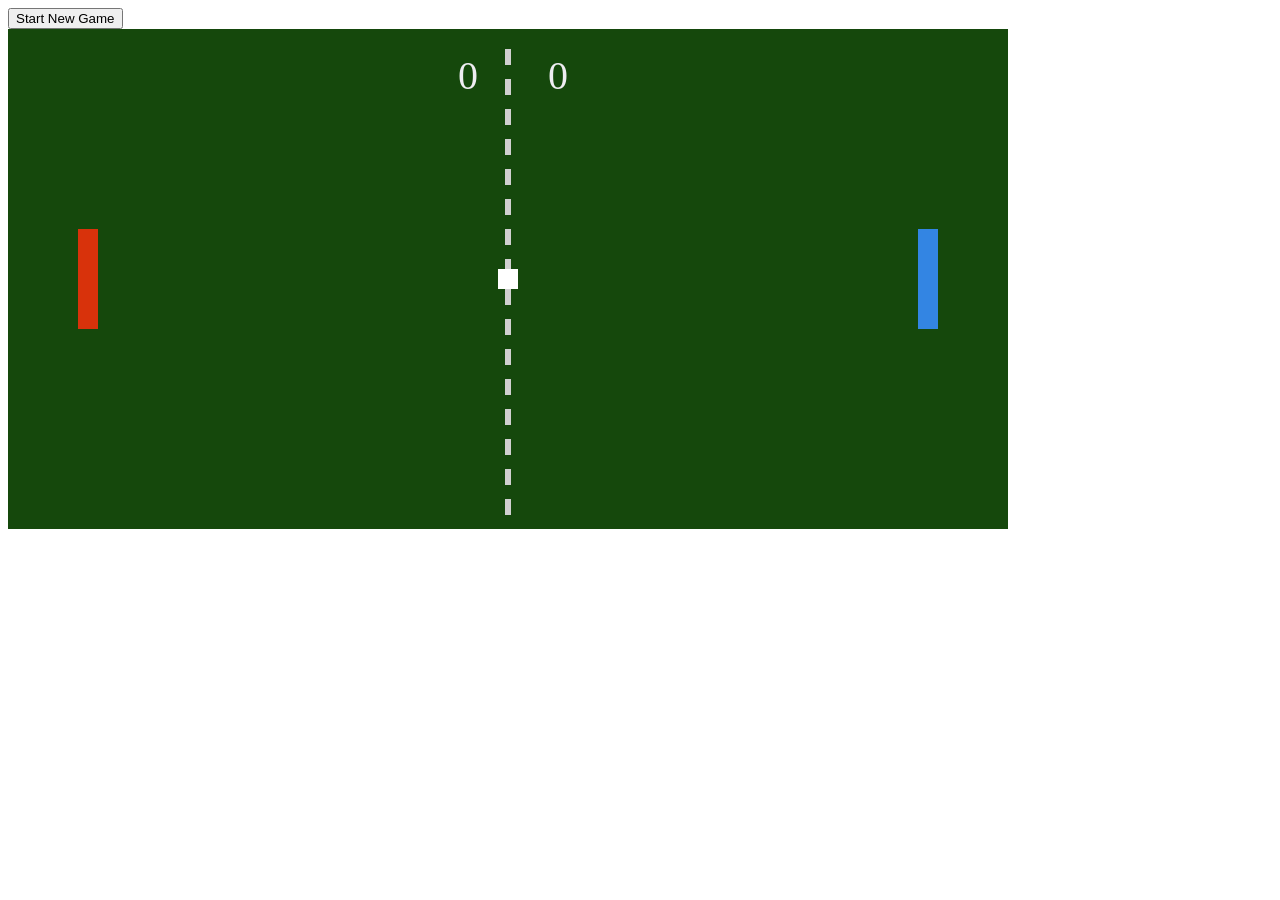
==== tennis_index.html @ 7a6ad78d "First commit" ====
<!DOCTYPE html5>
<html lang="en">
<head>
  <meta charset="UTF-8">
  <title>Tennis Game in JavaScript</title>
  
  <link rel="stylesheet" type="text/css" src="style.css">
  
</head>
<body>
   <div class="banner">
      <input type="submit" class="button1" value="Start New Game" align="right" onClick="document.location.reload(true)">
      
   </div>
  <canvas>  </canvas>       
  
  <script src="jquery-3.3.1.min.js"></script>
  <script type="text/javascript">
     const canvas = document.querySelector('canvas');
     const ctx = canvas.getContext('2d');
    
     canvas.width = 1000;
     canvas.height = 500;
     
     const cw = canvas.width;
     const ch = canvas.height;
     
     const ballSize = 20; 
     let ballX = cw/2-ballSize/2; //490 to 510px
     let ballY = ch/2-ballSize/2; //  240 to 260px
     
     //paddles
     const paddleHeight=100;
     const paddleWidth=20;
     
     // X doesn't change for player
     const playerX = 70;
     const aiX = 910;
     
     let playerY = 200;
     let aiY = 200;
     
     const lineWidth = 6;
     const lineHeight = 16;
     
     let ballSpeedX = 3;
     let ballSpeedY = 3;
     
     let scoreP = 0;
     let scoreAi = 0; 
     
     let pause = true;
     
     
     const ballHit = new Audio("ball_hit.wav");
     const point = new Audio("point.wav");
     const bounceBorder = new Audio("bounceBorder.flac");
     bounceBorder.volume = 0.2;
     
     function player(){
        //our paddle
        ctx.fillStyle='#d8320b';
        ctx.fillRect(playerX,playerY,paddleWidth,paddleHeight);
              
     }
     
     function ai(){
        //oponent paddle
        ctx.fillStyle='#3385e3';
        ctx.fillRect(aiX,aiY,paddleWidth,paddleHeight);
     }
     
     function ball(){
        ctx.fillStyle="#fff";
        ctx.fillRect(ballX,ballY,ballSize,ballSize);
        
        ballX += ballSpeedX;
        ballY += ballSpeedY;
        
        //checking if ball is within table
        if(ballY  <= 0 || ballY + ballSize >= ch ){
           ballSpeedY = -ballSpeedY;
           bounceBorder.play();
           speedUp();
           
        }
        
        if(ballX <= 0 || ballX + ballSize >= cw){
           ballSpeedX = -ballSpeedX;
           speedUp();
           
        }
     }
     
     function table(){
        
        ctx.fillStyle = '#15480c';
        ctx.fillRect(0,0,cw,ch);   
        //middle line
        for(let linePosition = 20; linePosition < ch;linePosition += 30){
           ctx.fillStyle = "#d0d0d0";
           ctx.fillRect(cw/2-lineWidth/2,linePosition,lineWidth,lineHeight);
        }
        
     }
     
     topCanvas = canvas.offsetTop; 
     //console.log(topCanvas)
      
     function playerPosition(e){
       // console.log("pozycja myszy to " + (e.clientY - topCanvas))
       playerY = e.clientY - topCanvas - paddleHeight/2; 
        //when paddle tries to go out of table
        if(playerY < 0){
           playerY = 0;
        }
        else if(playerY > ch-paddleHeight)
        {
           playerY = ch - paddleHeight;
        }
        
        //temporary we set movement of player same as oponent
        // aiY = playerY;
     }
     
     function speedUp(){
       
        //speed X
        if(ballSpeedX > 0 && ballSpeedX < 20){
           ballSpeedX += 0.25;
           
        } 
        else if (ballSpeedX < 0 && ballSpeedX > -20)
        {
           ballSpeedX -= 0.25;
           
        }  
        //console.log("speedX = "+ballSpeedX);
        
        //speed Y   
        if(ballSpeedY > 0 && ballSpeedY < 20){
           ballSpeedY += 0.5;
           
        } 
        else if (ballSpeedY < 0 && ballSpeedY > -20)
        {
           ballSpeedY -= 0.5;
          
        }  
        //console.log("speedY = "+ballSpeedY);
        
     }
     
     //ARTIFICIAL INTELIGENCE
     function aiPosition(){
        
        var middlePaddle = aiY + paddleHeight/2;
        var middleBall = ballY + ballSize/2;
        //we divide half of ai for sections depens how far ball is from ai paddle 
        
        if(ballX > 500){
           if(middlePaddle - middleBall > 200){
              //console.log("> +200");
              aiY -= 25;
           }
           else if(middlePaddle - middleBall > 50){
              //console.log("od +50 do 200");
              aiY -= 15;
           }
           else if(middlePaddle - middleBall < -200){
               //console.log("< -200");      
              aiY += 25;
           }
           else if(middlePaddle - middleBall < -50){
              //console.log("od -50 do -200");      
              aiY += 15;
           }
        }
        else if(ballX <= 500 && ballX > 150){
           if(middlePaddle - middleBall > 100){
              aiY -= 3;
           }
           else if(middlePaddle - middleBall < -100){
              aiY += 3;
           }
        }
     }
     //ball bouncing from paddle
     function bounceBall(){
          
        
        //bounce with 45 degrees
        if((ballX < playerX + paddleWidth) && (ballY >= playerY && ballY <= playerY + paddleHeight)){
           ballSpeedX = -ballSpeedX;
           ballHit.play();
        } 
        
        if((ballX > aiX - paddleWidth) && (ballY >= aiY && ballY <= aiY + paddleHeight)){
           ballSpeedX = -ballSpeedX;
           ballHit.play();
        }
        
     }
     
     function displayScore() {
        
        if (ballX <= 60){
           
           scoreAi += 1;
           pause = true;
           point.play()
           //console.log("point player");
           
        } 
        else if (ballX + ballSize >= cw -60){
           
           scoreP += 1;
          // console.log("point ai");
           pause = true;
           point.play()

        }
        
        ctx.font = '40px Verdana';
        ctx.fillStyle = '#eeedf2';
        ctx.textAlign = 'right';
        ctx.fillText(scoreP, cw/2-30, 60);
        ctx.fillText(scoreAi, cw/2+60, 60);
         
     //End of game
        if(scoreAi >= 2) {
           ctx.fillStyle = '#179ad4';
           ctx.textAlign = 'left';
           ctx.fillText("Your oponent won!", cw/2+20, 260);
           ballInit()
          
           //startGame()
           
        } 
        else if(scoreP >= 2){
           ctx.fillStyle = '#e0341e';
           ctx.textAlign = 'right';
          ctx.fillText("You win!", cw/2-100, 260);
           ballInit()
           // startGame()  
          
        }
        
     }
     
     
     
     function flag(){
        pause = false;
     }
     function ballInit(){
        
        ballX = cw/2 - ballSize/2;
        ballY = ch/2 - ballSize/2;
        canvas.addEventListener("click",flag)
        ballSpeedX = 4;
        ballSpeedY = 4;
     }
     function startGame(){
        
        scoreAi = 0;
        scoreP = 0;
        ctx.fillText(scoreP, cw/2-30, 60);
        ctx.fillText(scoreAi, cw/2+60, 60);
        ctx.fillText("", cw/2+60, 260);   
        ctx.fillText("", cw/2-200, 260);
        ballInit()
     }
     
     canvas.addEventListener("mousemove",playerPosition)
     
     function game(){
        
        if (!pause){
           
           table()
           ball()
           player()
           ai()
           aiPosition()
           bounceBall()
           displayScore()                    
        } 
        else{
           
           table()
           ball()
           player()
           ai()
           ballInit()
           displayScore()
           
        } 
           
     }
     
     
     setInterval(game,1000/60)
  </script>     
</body>
</html>
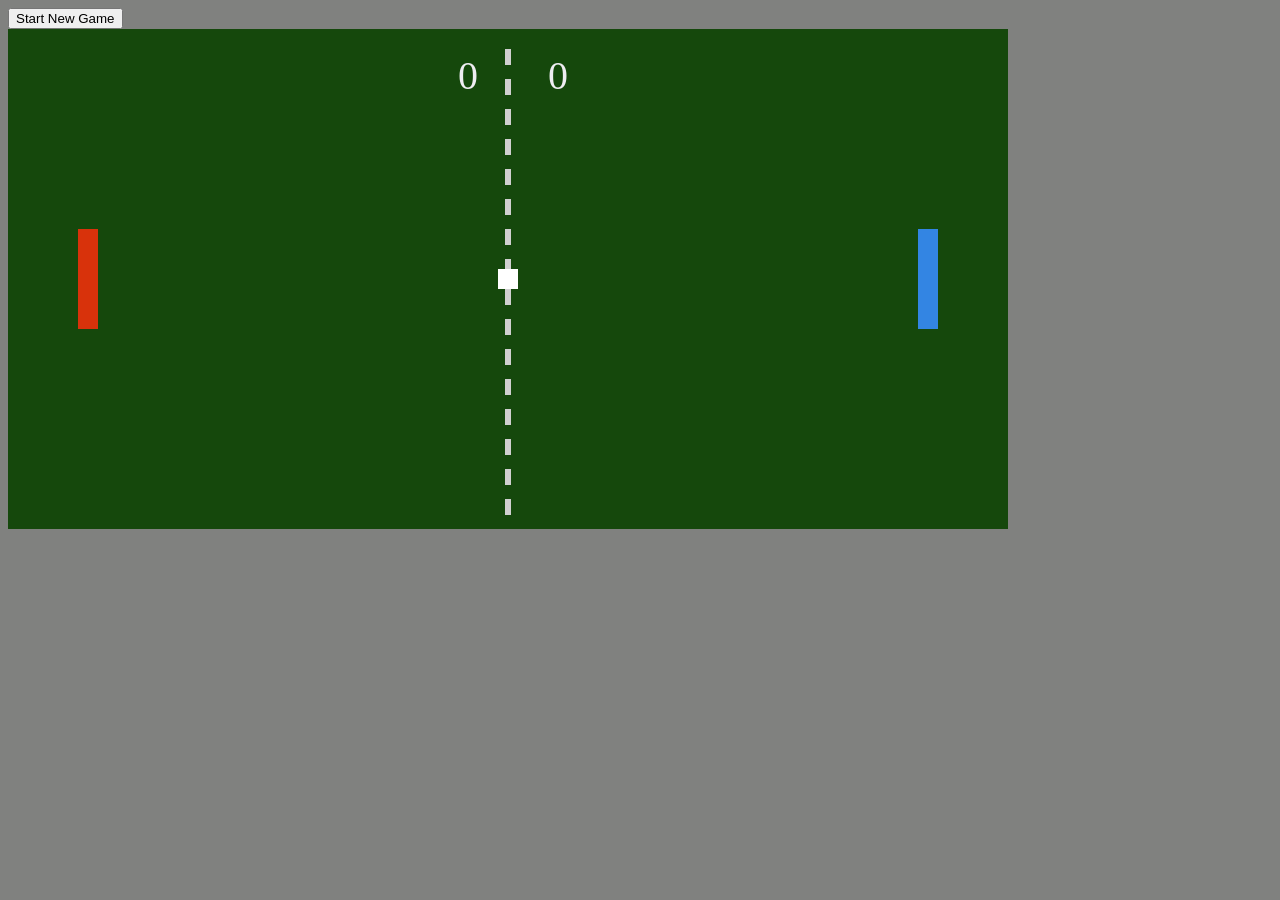
==== commit 4d1b7140: "Set ball speed. Change final score up 11 points" ====
--- a/tennis_index.html
+++ b/tennis_index.html
@@ -1,306 +1,276 @@
 <!DOCTYPE html5>
 <html lang="en">
-<head>
-  <meta charset="UTF-8">
-  <title>Tennis Game in JavaScript</title>
-  
-  <link rel="stylesheet" type="text/css" src="style.css">
-  
-</head>
-<body>
-   <div class="banner">
-      <input type="submit" class="button1" value="Start New Game" align="right" onClick="document.location.reload(true)">
-      
-   </div>
-  <canvas>  </canvas>       
-  
-  <script src="jquery-3.3.1.min.js"></script>
-  <script type="text/javascript">
-     const canvas = document.querySelector('canvas');
-     const ctx = canvas.getContext('2d');
-    
-     canvas.width = 1000;
-     canvas.height = 500;
-     
-     const cw = canvas.width;
-     const ch = canvas.height;
-     
-     const ballSize = 20; 
-     let ballX = cw/2-ballSize/2; //490 to 510px
-     let ballY = ch/2-ballSize/2; //  240 to 260px
-     
-     //paddles
-     const paddleHeight=100;
-     const paddleWidth=20;
-     
-     // X doesn't change for player
-     const playerX = 70;
-     const aiX = 910;
-     
-     let playerY = 200;
-     let aiY = 200;
-     
-     const lineWidth = 6;
-     const lineHeight = 16;
-     
-     let ballSpeedX = 3;
-     let ballSpeedY = 3;
-     
-     let scoreP = 0;
-     let scoreAi = 0; 
-     
-     let pause = true;
-     
-     
-     const ballHit = new Audio("ball_hit.wav");
-     const point = new Audio("point.wav");
-     const bounceBorder = new Audio("bounceBorder.flac");
-     bounceBorder.volume = 0.2;
-     
-     function player(){
+  <head>
+    <meta charset="UTF-8" />
+    <title>Tennis Game in JavaScript</title>
+    <style>
+      body {
+        background-color: rgb(128, 129, 127);
+      }
+    </style>
+  </head>
+  <body>
+    <div class="banner">
+      <input
+        type="submit"
+        class="button1"
+        value="Start New Game"
+        text-align="right"
+        onClick="document.location.reload(true)"
+      />
+    </div>
+    <canvas> </canvas>
+
+    <script src="jquery-3.3.1.min.js"></script>
+    <script type="text/javascript">
+      const canvas = document.querySelector("canvas");
+      const ctx = canvas.getContext("2d");
+
+      canvas.width = 1000;
+      canvas.height = 500;
+
+      const cw = canvas.width;
+      const ch = canvas.height;
+
+      const ballSize = 20;
+      let ballX = cw / 2 - ballSize / 2; //490 to 510px
+      let ballY = ch / 2 - ballSize / 2; //  240 to 260px
+
+      //paddles
+      const paddleHeight = 100;
+      const paddleWidth = 20;
+
+      // X doesn't change for player
+      const playerX = 70;
+      const aiX = 910;
+
+      let playerY = 200;
+      let aiY = 200;
+
+      const lineWidth = 6;
+      const lineHeight = 16;
+
+      let ballSpeedX = 3;
+      let ballSpeedY = 3;
+
+      let scoreP = 0;
+      let scoreAi = 0;
+
+      let pause = true;
+
+      const ballHit = new Audio("ball_hit.wav");
+      const point = new Audio("point.wav");
+      const bounceBorder = new Audio("bounceBorder.flac");
+      bounceBorder.volume = 0.2;
+
+      function player() {
         //our paddle
-        ctx.fillStyle='#d8320b';
-        ctx.fillRect(playerX,playerY,paddleWidth,paddleHeight);
-              
-     }
-     
-     function ai(){
+        ctx.fillStyle = "#d8320b";
+        ctx.fillRect(playerX, playerY, paddleWidth, paddleHeight);
+      }
+
+      function ai() {
         //oponent paddle
-        ctx.fillStyle='#3385e3';
-        ctx.fillRect(aiX,aiY,paddleWidth,paddleHeight);
-     }
-     
-     function ball(){
-        ctx.fillStyle="#fff";
-        ctx.fillRect(ballX,ballY,ballSize,ballSize);
-        
+        ctx.fillStyle = "#3385e3";
+        ctx.fillRect(aiX, aiY, paddleWidth, paddleHeight);
+      }
+
+      function ball() {
+        ctx.fillStyle = "#fff";
+        ctx.fillRect(ballX, ballY, ballSize, ballSize);
+
         ballX += ballSpeedX;
         ballY += ballSpeedY;
-        
+
         //checking if ball is within table
-        if(ballY  <= 0 || ballY + ballSize >= ch ){
-           ballSpeedY = -ballSpeedY;
-           bounceBorder.play();
-           speedUp();
-           
-        }
-        
-        if(ballX <= 0 || ballX + ballSize >= cw){
-           ballSpeedX = -ballSpeedX;
-           speedUp();
-           
-        }
-     }
-     
-     function table(){
-        
-        ctx.fillStyle = '#15480c';
-        ctx.fillRect(0,0,cw,ch);   
+        if (ballY <= 0 || ballY + ballSize >= ch) {
+          ballSpeedY = -ballSpeedY;
+          bounceBorder.play();
+          speedUp();
+        }
+
+        if (ballX <= 0 || ballX + ballSize >= cw) {
+          ballSpeedX = -ballSpeedX;
+          speedUp();
+        }
+      }
+
+      function table() {
+        ctx.fillStyle = "#15480c";
+        ctx.fillRect(0, 0, cw, ch);
         //middle line
-        for(let linePosition = 20; linePosition < ch;linePosition += 30){
-           ctx.fillStyle = "#d0d0d0";
-           ctx.fillRect(cw/2-lineWidth/2,linePosition,lineWidth,lineHeight);
-        }
-        
-     }
-     
-     topCanvas = canvas.offsetTop; 
-     //console.log(topCanvas)
-      
-     function playerPosition(e){
-       // console.log("pozycja myszy to " + (e.clientY - topCanvas))
-       playerY = e.clientY - topCanvas - paddleHeight/2; 
+        for (let linePosition = 20; linePosition < ch; linePosition += 30) {
+          ctx.fillStyle = "#d0d0d0";
+          ctx.fillRect(
+            cw / 2 - lineWidth / 2,
+            linePosition,
+            lineWidth,
+            lineHeight
+          );
+        }
+      }
+
+      topCanvas = canvas.offsetTop;
+      //console.log(topCanvas)
+
+      function playerPosition(e) {
+        // console.log("pozycja myszy to " + (e.clientY - topCanvas))
+        playerY = e.clientY - topCanvas - paddleHeight / 2;
         //when paddle tries to go out of table
-        if(playerY < 0){
-           playerY = 0;
-        }
-        else if(playerY > ch-paddleHeight)
-        {
-           playerY = ch - paddleHeight;
-        }
-        
+        if (playerY < 0) {
+          playerY = 0;
+        } else if (playerY > ch - paddleHeight) {
+          playerY = ch - paddleHeight;
+        }
+
         //temporary we set movement of player same as oponent
         // aiY = playerY;
-     }
-     
-     function speedUp(){
-       
+      }
+
+      function speedUp() {
         //speed X
-        if(ballSpeedX > 0 && ballSpeedX < 20){
-           ballSpeedX += 0.25;
-           
-        } 
-        else if (ballSpeedX < 0 && ballSpeedX > -20)
-        {
-           ballSpeedX -= 0.25;
-           
-        }  
+        if (ballSpeedX > 0 && ballSpeedX < 20) {
+          ballSpeedX += 0.25;
+        } else if (ballSpeedX < 0 && ballSpeedX > -20) {
+          ballSpeedX -= 0.25;
+        }
         //console.log("speedX = "+ballSpeedX);
-        
-        //speed Y   
-        if(ballSpeedY > 0 && ballSpeedY < 20){
-           ballSpeedY += 0.5;
-           
-        } 
-        else if (ballSpeedY < 0 && ballSpeedY > -20)
-        {
-           ballSpeedY -= 0.5;
-          
-        }  
+
+        //speed Y
+        if (ballSpeedY > 0 && ballSpeedY < 20) {
+          ballSpeedY += 0.5;
+        } else if (ballSpeedY < 0 && ballSpeedY > -20) {
+          ballSpeedY -= 0.5;
+        }
         //console.log("speedY = "+ballSpeedY);
-        
-     }
-     
-     //ARTIFICIAL INTELIGENCE
-     function aiPosition(){
-        
-        var middlePaddle = aiY + paddleHeight/2;
-        var middleBall = ballY + ballSize/2;
-        //we divide half of ai for sections depens how far ball is from ai paddle 
-        
-        if(ballX > 500){
-           if(middlePaddle - middleBall > 200){
-              //console.log("> +200");
-              aiY -= 25;
-           }
-           else if(middlePaddle - middleBall > 50){
-              //console.log("od +50 do 200");
-              aiY -= 15;
-           }
-           else if(middlePaddle - middleBall < -200){
-               //console.log("< -200");      
-              aiY += 25;
-           }
-           else if(middlePaddle - middleBall < -50){
-              //console.log("od -50 do -200");      
-              aiY += 15;
-           }
-        }
-        else if(ballX <= 500 && ballX > 150){
-           if(middlePaddle - middleBall > 100){
-              aiY -= 3;
-           }
-           else if(middlePaddle - middleBall < -100){
-              aiY += 3;
-           }
-        }
-     }
-     //ball bouncing from paddle
-     function bounceBall(){
-          
-        
+      }
+
+      //ARTIFICIAL INTELIGENCE
+      function aiPosition() {
+        var middlePaddle = aiY + paddleHeight / 2;
+        var middleBall = ballY + ballSize / 2;
+        //we divide half of ai for sections depens how far ball is from ai paddle
+
+        if (ballX > 500) {
+          if (middlePaddle - middleBall > 200) {
+            //console.log("> +200");
+            aiY -= 25;
+          } else if (middlePaddle - middleBall > 50) {
+            //console.log("od +50 do 200");
+            aiY -= 15;
+          } else if (middlePaddle - middleBall < -200) {
+            //console.log("< -200");
+            aiY += 25;
+          } else if (middlePaddle - middleBall < -50) {
+            //console.log("od -50 do -200");
+            aiY += 15;
+          }
+        } else if (ballX <= 500 && ballX > 150) {
+          if (middlePaddle - middleBall > 100) {
+            aiY -= 3;
+          } else if (middlePaddle - middleBall < -100) {
+            aiY += 3;
+          }
+        }
+      }
+      //ball bouncing from paddle
+      function bounceBall() {
         //bounce with 45 degrees
-        if((ballX < playerX + paddleWidth) && (ballY >= playerY && ballY <= playerY + paddleHeight)){
-           ballSpeedX = -ballSpeedX;
-           ballHit.play();
-        } 
-        
-        if((ballX > aiX - paddleWidth) && (ballY >= aiY && ballY <= aiY + paddleHeight)){
-           ballSpeedX = -ballSpeedX;
-           ballHit.play();
-        }
-        
-     }
-     
-     function displayScore() {
-        
-        if (ballX <= 60){
-           
-           scoreAi += 1;
-           pause = true;
-           point.play()
-           //console.log("point player");
-           
-        } 
-        else if (ballX + ballSize >= cw -60){
-           
-           scoreP += 1;
+        if (
+          ballX < playerX + paddleWidth &&
+          (ballY >= playerY && ballY <= playerY + paddleHeight)
+        ) {
+          ballSpeedX = -ballSpeedX;
+          ballHit.play();
+        }
+
+        if (
+          ballX > aiX - paddleWidth &&
+          (ballY >= aiY && ballY <= aiY + paddleHeight)
+        ) {
+          ballSpeedX = -ballSpeedX;
+          ballHit.play();
+        }
+      }
+
+      function displayScore() {
+        if (ballX <= 60) {
+          scoreAi += 1;
+          pause = true;
+          point.play();
+          //console.log("point player");
+        } else if (ballX + ballSize >= cw - 60) {
+          scoreP += 1;
           // console.log("point ai");
-           pause = true;
-           point.play()
-
-        }
-        
-        ctx.font = '40px Verdana';
-        ctx.fillStyle = '#eeedf2';
-        ctx.textAlign = 'right';
-        ctx.fillText(scoreP, cw/2-30, 60);
-        ctx.fillText(scoreAi, cw/2+60, 60);
-         
-     //End of game
-        if(scoreAi >= 2) {
-           ctx.fillStyle = '#179ad4';
-           ctx.textAlign = 'left';
-           ctx.fillText("Your oponent won!", cw/2+20, 260);
-           ballInit()
-          
-           //startGame()
-           
-        } 
-        else if(scoreP >= 2){
-           ctx.fillStyle = '#e0341e';
-           ctx.textAlign = 'right';
-          ctx.fillText("You win!", cw/2-100, 260);
-           ballInit()
-           // startGame()  
-          
-        }
-        
-     }
-     
-     
-     
-     function flag(){
+          pause = true;
+          point.play();
+        }
+
+        ctx.font = "40px Verdana";
+        ctx.fillStyle = "#eeedf2";
+        ctx.textAlign = "right";
+        ctx.fillText(scoreP, cw / 2 - 30, 60);
+        ctx.fillText(scoreAi, cw / 2 + 60, 60);
+
+        //End of game
+        if (scoreAi >= 11) {
+          ctx.fillStyle = "#179ad4";
+          ctx.textAlign = "left";
+          ctx.fillText("Your oponent won!", cw / 2 + 20, 260);
+          ballInit();
+
+          //startGame()
+        } else if (scoreP >= 11) {
+          ctx.fillStyle = "#e0341e";
+          ctx.textAlign = "right";
+          ctx.fillText("You win!", cw / 2 - 100, 260);
+          ballInit();
+          // startGame()
+        }
+      }
+
+      function flag() {
         pause = false;
-     }
-     function ballInit(){
-        
-        ballX = cw/2 - ballSize/2;
-        ballY = ch/2 - ballSize/2;
-        canvas.addEventListener("click",flag)
-        ballSpeedX = 4;
-        ballSpeedY = 4;
-     }
-     function startGame(){
-        
+      }
+      function ballInit() {
+        ballX = cw / 2 - ballSize / 2;
+        ballY = ch / 2 - ballSize / 2;
+        canvas.addEventListener("click", flag);
+        ballSpeedX = 9;
+        ballSpeedY = 9;
+      }
+      function startGame() {
         scoreAi = 0;
         scoreP = 0;
-        ctx.fillText(scoreP, cw/2-30, 60);
-        ctx.fillText(scoreAi, cw/2+60, 60);
-        ctx.fillText("", cw/2+60, 260);   
-        ctx.fillText("", cw/2-200, 260);
-        ballInit()
-     }
-     
-     canvas.addEventListener("mousemove",playerPosition)
-     
-     function game(){
-        
-        if (!pause){
-           
-           table()
-           ball()
-           player()
-           ai()
-           aiPosition()
-           bounceBall()
-           displayScore()                    
-        } 
-        else{
-           
-           table()
-           ball()
-           player()
-           ai()
-           ballInit()
-           displayScore()
-           
-        } 
-           
-     }
-     
-     
-     setInterval(game,1000/60)
-  </script>     
-</body>
+        ctx.fillText(scoreP, cw / 2 - 30, 60);
+        ctx.fillText(scoreAi, cw / 2 + 60, 60);
+        ctx.fillText("", cw / 2 + 60, 260);
+        ctx.fillText("", cw / 2 - 200, 260);
+        ballInit();
+      }
+
+      canvas.addEventListener("mousemove", playerPosition);
+
+      function game() {
+        if (!pause) {
+          table();
+          ball();
+          player();
+          ai();
+          aiPosition();
+          bounceBall();
+          displayScore();
+        } else {
+          table();
+          ball();
+          player();
+          ai();
+          ballInit();
+          displayScore();
+        }
+      }
+
+      setInterval(game, 1000 / 60);
+    </script>
+  </body>
 </html>
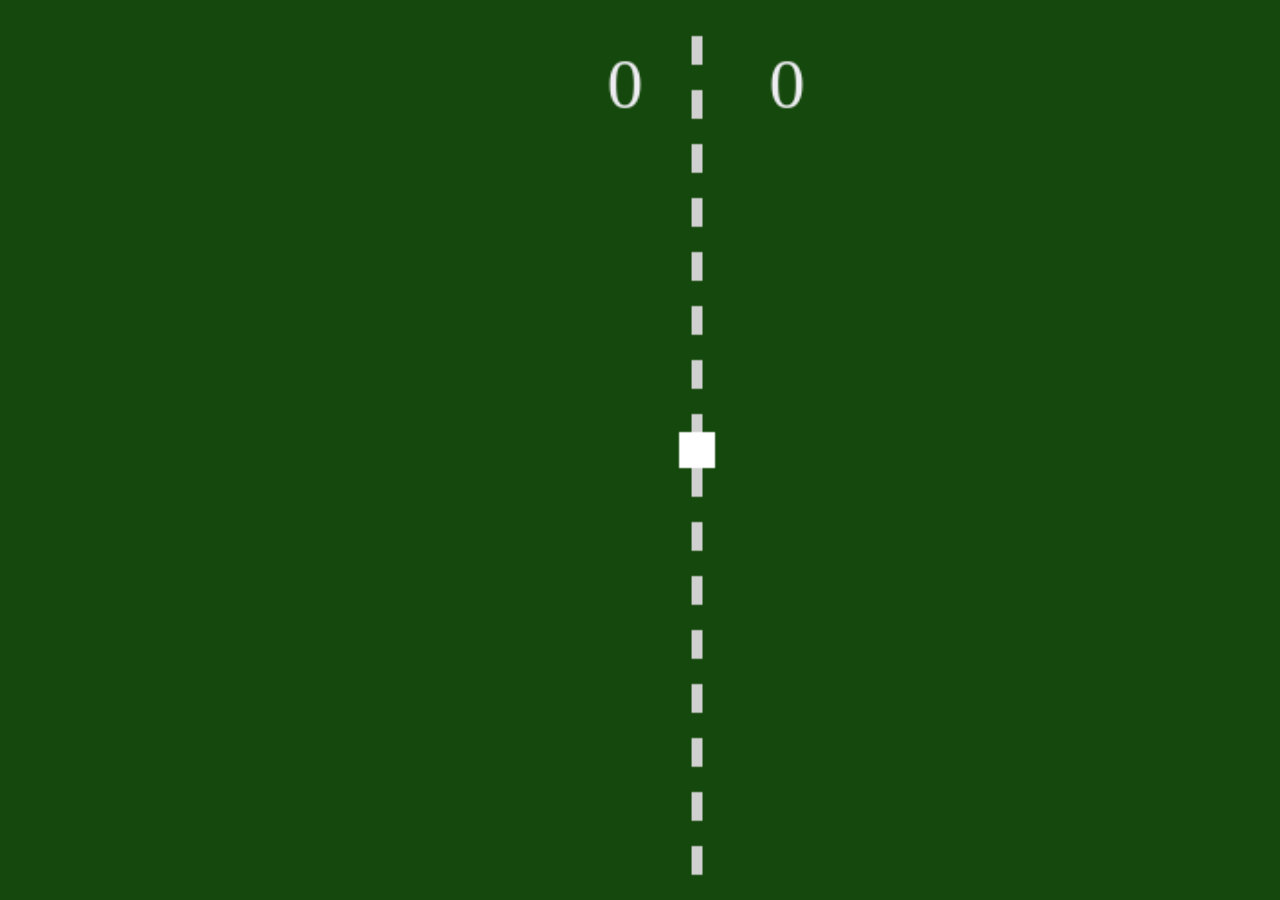
==== commit 0c820b1e: "Change layout" ====
--- a/tennis_index.html
+++ b/tennis_index.html
@@ -5,6 +5,12 @@
     <title>Tennis Game in JavaScript</title>
     <style>
       body {
+        margin: 0;
+        padding: 0;
+        display: flex;
+        align-item: center;
+        justify-content: center;
+        height: 100vh;
         background-color: rgb(128, 129, 127);
       }
     </style>
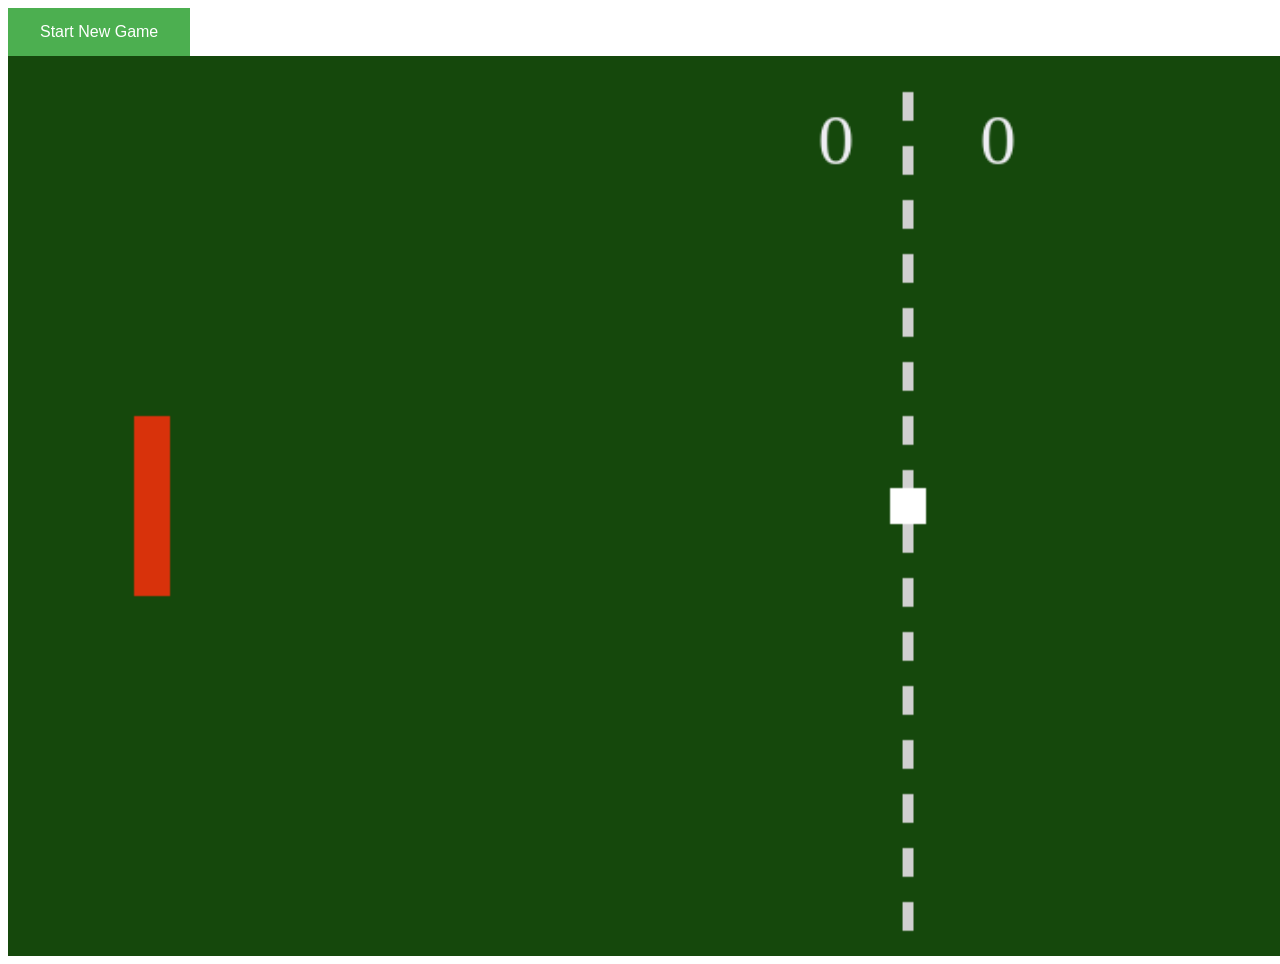
==== commit b5d4646d: "Attempt to change button location" ====
--- a/tennis_index.html
+++ b/tennis_index.html
@@ -4,14 +4,24 @@
     <meta charset="UTF-8" />
     <title>Tennis Game in JavaScript</title>
     <style>
-      body {
+      canvas {
         margin: 0;
         padding: 0;
         display: flex;
-        align-item: center;
+        align-items: center;
         justify-content: center;
         height: 100vh;
         background-color: rgb(128, 129, 127);
+      }
+      .button1 {
+        background-color: #4caf50; /* Green */
+        border: none;
+        color: white;
+        padding: 15px 32px;
+        text-align: center;
+        text-decoration: none;
+        display: inline-block;
+        font-size: 16px;
       }
     </style>
   </head>
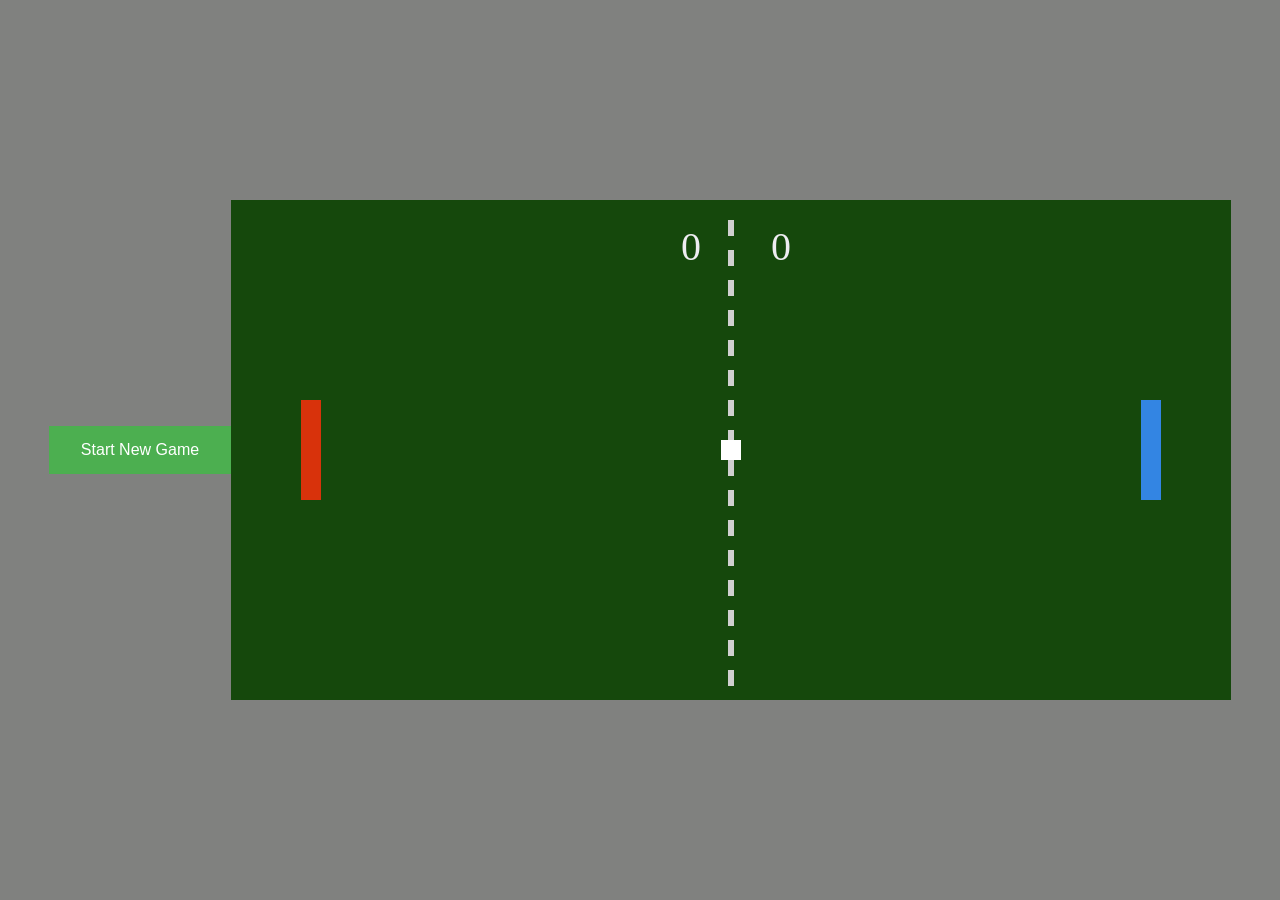
==== commit d5525d2d: "Change button layout" ====
--- a/tennis_index.html
+++ b/tennis_index.html
@@ -4,7 +4,7 @@
     <meta charset="UTF-8" />
     <title>Tennis Game in JavaScript</title>
     <style>
-      canvas {
+      body {
         margin: 0;
         padding: 0;
         display: flex;
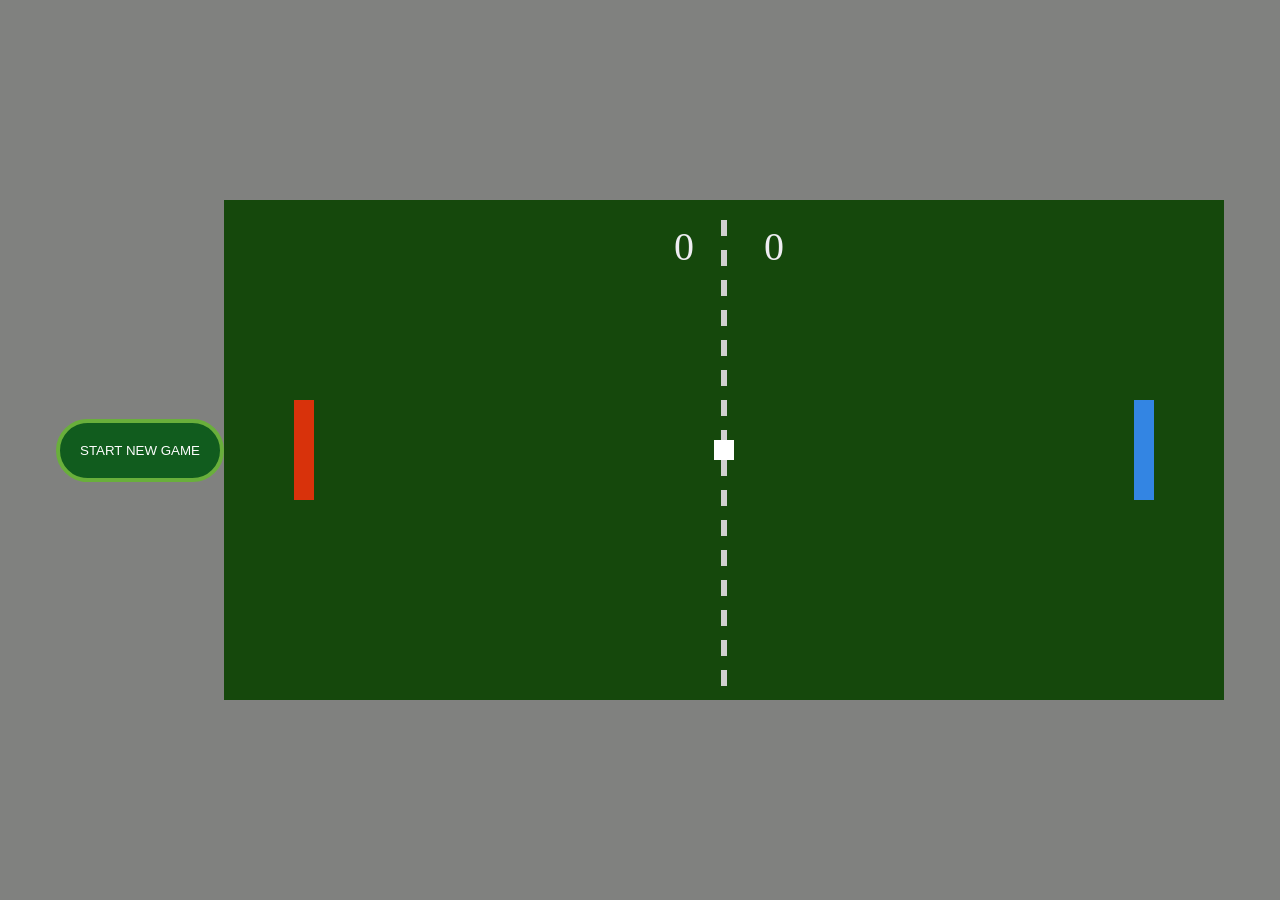
==== commit abd25d23: "Change Buton design" ====
--- a/tennis_index.html
+++ b/tennis_index.html
@@ -14,14 +14,27 @@
         background-color: rgb(128, 129, 127);
       }
       .button1 {
-        background-color: #4caf50; /* Green */
-        border: none;
-        color: white;
-        padding: 15px 32px;
-        text-align: center;
-        text-decoration: none;
+        color: #fdfdfd !important;
+        text-transform: uppercase;
+        background: #115c1e;
+        padding: 20px;
+        border: 4px solid #69af3b !important;
+        border-radius: 50px;
         display: inline-block;
-        font-size: 16px;
+        transition: all 0.3s ease 0s;
+      }
+
+      .button1:hover {
+        color: #fdfdfd !important;
+        border-radius: 6px;
+        border-color: #69af3b !important;
+        transition: all 0.3s ease 0s;
+      }
+
+      .button1:active {
+        background-color: #1c7c2c;
+        box-shadow: 0 5px #1c7c2c;
+        transform: translateY(4px);
       }
     </style>
   </head>
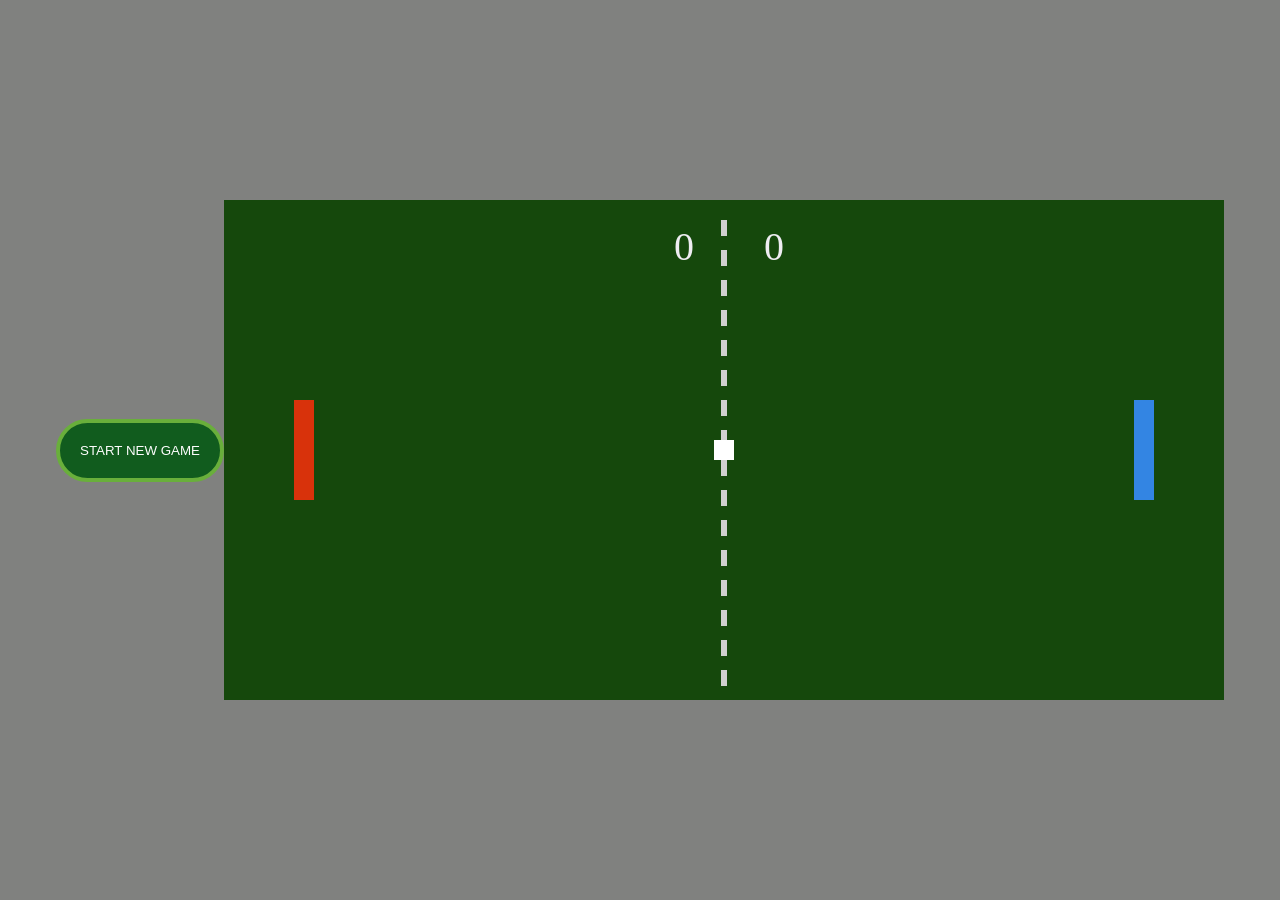
==== commit 4f2d0815: "Clean up codebase" ====
--- a/tennis_index.html
+++ b/tennis_index.html
@@ -1,305 +1,302 @@
 <!DOCTYPE html5>
 <html lang="en">
-  <head>
+<head>
     <meta charset="UTF-8" />
     <title>Tennis Game in JavaScript</title>
     <style>
-      body {
-        margin: 0;
-        padding: 0;
-        display: flex;
-        align-items: center;
-        justify-content: center;
-        height: 100vh;
-        background-color: rgb(128, 129, 127);
-      }
-      .button1 {
-        color: #fdfdfd !important;
-        text-transform: uppercase;
-        background: #115c1e;
-        padding: 20px;
-        border: 4px solid #69af3b !important;
-        border-radius: 50px;
-        display: inline-block;
-        transition: all 0.3s ease 0s;
-      }
-
-      .button1:hover {
-        color: #fdfdfd !important;
-        border-radius: 6px;
-        border-color: #69af3b !important;
-        transition: all 0.3s ease 0s;
-      }
-
-      .button1:active {
-        background-color: #1c7c2c;
-        box-shadow: 0 5px #1c7c2c;
-        transform: translateY(4px);
-      }
+    	body {
+			margin: 0;
+			padding: 0;
+			display: flex;
+			align-items: center;
+			justify-content: center;
+			height: 100vh;
+			background-color: rgb(128, 129, 127);
+      	}
+      	.button1 {
+			color: #fdfdfd !important;
+			text-transform: uppercase;
+			background: #115c1e;
+			padding: 20px;
+			border: 4px solid #69af3b !important;
+			border-radius: 50px;
+			display: inline-block;
+			transition: all 0.3s ease 0s;
+		}
+
+		.button1:hover {
+			color: #fdfdfd !important;
+			border-radius: 6px;
+			border-color: #69af3b !important;
+			transition: all 0.3s ease 0s;
+		}
+
+      	.button1:active {
+			background-color: #1c7c2c;
+			box-shadow: 0 5px #1c7c2c;
+			transform: translateY(4px);
+		}
     </style>
-  </head>
-  <body>
+</head>
+<body>
     <div class="banner">
-      <input
-        type="submit"
-        class="button1"
-        value="Start New Game"
-        text-align="right"
-        onClick="document.location.reload(true)"
-      />
+    	<input
+			type="submit"
+			class="button1"
+			value="Start New Game"
+			text-align="right"
+			onClick="document.location.reload(true)"
+      	/>
     </div>
     <canvas> </canvas>
 
     <script src="jquery-3.3.1.min.js"></script>
     <script type="text/javascript">
-      const canvas = document.querySelector("canvas");
-      const ctx = canvas.getContext("2d");
-
-      canvas.width = 1000;
-      canvas.height = 500;
-
-      const cw = canvas.width;
-      const ch = canvas.height;
-
-      const ballSize = 20;
-      let ballX = cw / 2 - ballSize / 2; //490 to 510px
-      let ballY = ch / 2 - ballSize / 2; //  240 to 260px
-
-      //paddles
-      const paddleHeight = 100;
-      const paddleWidth = 20;
-
-      // X doesn't change for player
-      const playerX = 70;
-      const aiX = 910;
-
-      let playerY = 200;
-      let aiY = 200;
-
-      const lineWidth = 6;
-      const lineHeight = 16;
-
-      let ballSpeedX = 3;
-      let ballSpeedY = 3;
-
-      let scoreP = 0;
-      let scoreAi = 0;
-
-      let pause = true;
-
-      const ballHit = new Audio("ball_hit.wav");
-      const point = new Audio("point.wav");
-      const bounceBorder = new Audio("bounceBorder.flac");
-      bounceBorder.volume = 0.2;
-
-      function player() {
-        //our paddle
-        ctx.fillStyle = "#d8320b";
-        ctx.fillRect(playerX, playerY, paddleWidth, paddleHeight);
-      }
-
-      function ai() {
-        //oponent paddle
-        ctx.fillStyle = "#3385e3";
-        ctx.fillRect(aiX, aiY, paddleWidth, paddleHeight);
-      }
-
-      function ball() {
-        ctx.fillStyle = "#fff";
-        ctx.fillRect(ballX, ballY, ballSize, ballSize);
-
-        ballX += ballSpeedX;
-        ballY += ballSpeedY;
-
-        //checking if ball is within table
-        if (ballY <= 0 || ballY + ballSize >= ch) {
-          ballSpeedY = -ballSpeedY;
-          bounceBorder.play();
-          speedUp();
-        }
-
-        if (ballX <= 0 || ballX + ballSize >= cw) {
-          ballSpeedX = -ballSpeedX;
-          speedUp();
-        }
-      }
-
-      function table() {
-        ctx.fillStyle = "#15480c";
-        ctx.fillRect(0, 0, cw, ch);
-        //middle line
-        for (let linePosition = 20; linePosition < ch; linePosition += 30) {
-          ctx.fillStyle = "#d0d0d0";
-          ctx.fillRect(
-            cw / 2 - lineWidth / 2,
-            linePosition,
-            lineWidth,
-            lineHeight
-          );
-        }
-      }
-
-      topCanvas = canvas.offsetTop;
-      //console.log(topCanvas)
-
-      function playerPosition(e) {
-        // console.log("pozycja myszy to " + (e.clientY - topCanvas))
-        playerY = e.clientY - topCanvas - paddleHeight / 2;
-        //when paddle tries to go out of table
-        if (playerY < 0) {
-          playerY = 0;
-        } else if (playerY > ch - paddleHeight) {
-          playerY = ch - paddleHeight;
-        }
-
-        //temporary we set movement of player same as oponent
-        // aiY = playerY;
-      }
-
-      function speedUp() {
-        //speed X
-        if (ballSpeedX > 0 && ballSpeedX < 20) {
-          ballSpeedX += 0.25;
-        } else if (ballSpeedX < 0 && ballSpeedX > -20) {
-          ballSpeedX -= 0.25;
-        }
-        //console.log("speedX = "+ballSpeedX);
-
-        //speed Y
-        if (ballSpeedY > 0 && ballSpeedY < 20) {
-          ballSpeedY += 0.5;
-        } else if (ballSpeedY < 0 && ballSpeedY > -20) {
-          ballSpeedY -= 0.5;
-        }
-        //console.log("speedY = "+ballSpeedY);
-      }
-
-      //ARTIFICIAL INTELIGENCE
-      function aiPosition() {
-        var middlePaddle = aiY + paddleHeight / 2;
-        var middleBall = ballY + ballSize / 2;
-        //we divide half of ai for sections depens how far ball is from ai paddle
-
-        if (ballX > 500) {
-          if (middlePaddle - middleBall > 200) {
-            //console.log("> +200");
-            aiY -= 25;
-          } else if (middlePaddle - middleBall > 50) {
-            //console.log("od +50 do 200");
-            aiY -= 15;
-          } else if (middlePaddle - middleBall < -200) {
-            //console.log("< -200");
-            aiY += 25;
-          } else if (middlePaddle - middleBall < -50) {
-            //console.log("od -50 do -200");
-            aiY += 15;
-          }
-        } else if (ballX <= 500 && ballX > 150) {
-          if (middlePaddle - middleBall > 100) {
-            aiY -= 3;
-          } else if (middlePaddle - middleBall < -100) {
-            aiY += 3;
-          }
-        }
-      }
-      //ball bouncing from paddle
-      function bounceBall() {
-        //bounce with 45 degrees
-        if (
-          ballX < playerX + paddleWidth &&
-          (ballY >= playerY && ballY <= playerY + paddleHeight)
-        ) {
-          ballSpeedX = -ballSpeedX;
-          ballHit.play();
-        }
-
-        if (
-          ballX > aiX - paddleWidth &&
-          (ballY >= aiY && ballY <= aiY + paddleHeight)
-        ) {
-          ballSpeedX = -ballSpeedX;
-          ballHit.play();
-        }
-      }
-
-      function displayScore() {
-        if (ballX <= 60) {
-          scoreAi += 1;
-          pause = true;
-          point.play();
-          //console.log("point player");
-        } else if (ballX + ballSize >= cw - 60) {
-          scoreP += 1;
-          // console.log("point ai");
-          pause = true;
-          point.play();
-        }
-
-        ctx.font = "40px Verdana";
-        ctx.fillStyle = "#eeedf2";
-        ctx.textAlign = "right";
-        ctx.fillText(scoreP, cw / 2 - 30, 60);
-        ctx.fillText(scoreAi, cw / 2 + 60, 60);
-
-        //End of game
-        if (scoreAi >= 11) {
-          ctx.fillStyle = "#179ad4";
-          ctx.textAlign = "left";
-          ctx.fillText("Your oponent won!", cw / 2 + 20, 260);
-          ballInit();
-
-          //startGame()
-        } else if (scoreP >= 11) {
-          ctx.fillStyle = "#e0341e";
-          ctx.textAlign = "right";
-          ctx.fillText("You win!", cw / 2 - 100, 260);
-          ballInit();
-          // startGame()
-        }
-      }
-
-      function flag() {
-        pause = false;
-      }
-      function ballInit() {
-        ballX = cw / 2 - ballSize / 2;
-        ballY = ch / 2 - ballSize / 2;
-        canvas.addEventListener("click", flag);
-        ballSpeedX = 9;
-        ballSpeedY = 9;
-      }
-      function startGame() {
-        scoreAi = 0;
-        scoreP = 0;
-        ctx.fillText(scoreP, cw / 2 - 30, 60);
-        ctx.fillText(scoreAi, cw / 2 + 60, 60);
-        ctx.fillText("", cw / 2 + 60, 260);
-        ctx.fillText("", cw / 2 - 200, 260);
-        ballInit();
-      }
-
-      canvas.addEventListener("mousemove", playerPosition);
-
-      function game() {
-        if (!pause) {
-          table();
-          ball();
-          player();
-          ai();
-          aiPosition();
-          bounceBall();
-          displayScore();
-        } else {
-          table();
-          ball();
-          player();
-          ai();
-          ballInit();
-          displayScore();
-        }
-      }
-
-      setInterval(game, 1000 / 60);
-    </script>
-  </body>
+		const canvas = document.querySelector("canvas");
+		const ctx = canvas.getContext("2d");
+
+		canvas.width = 1000;
+		canvas.height = 500;
+
+		const cw = canvas.width;
+		const ch = canvas.height;
+
+		const ballSize = 20;
+		let ballX = cw / 2 - ballSize / 2; //490 to 510px
+		let ballY = ch / 2 - ballSize / 2; //  240 to 260px
+
+		// paddles
+		const paddleHeight = 100;
+		const paddleWidth = 20;
+
+		// X doesn't change for player
+		const playerX = 70;
+		const aiX = 910;
+
+		let playerY = 200;
+		let aiY = 200;
+
+		const lineWidth = 6;
+		const lineHeight = 16;
+
+		let ballSpeedX = 3;
+		let ballSpeedY = 3;
+
+		let scoreP = 0;
+		let scoreAi = 0;
+
+		let pause = true;
+
+		const ballHit = new Audio("ball_hit.wav");
+		const point = new Audio("point.wav");
+		const bounceBorder = new Audio("bounceBorder.flac");
+		bounceBorder.volume = 0.2;
+
+      	function player() {
+			//our paddle
+			ctx.fillStyle = "#d8320b";
+			ctx.fillRect(playerX, playerY, paddleWidth, paddleHeight);
+		}
+
+      	function ai() {
+			//oponent paddle
+			ctx.fillStyle = "#3385e3";
+			ctx.fillRect(aiX, aiY, paddleWidth, paddleHeight);
+		}
+
+      	function ball() {
+			ctx.fillStyle = "#fff";
+			ctx.fillRect(ballX, ballY, ballSize, ballSize);
+
+			ballX += ballSpeedX;
+			ballY += ballSpeedY;
+
+			//checking if ball is within table
+			if (ballY <= 0 || ballY + ballSize >= ch) {
+				ballSpeedY = -ballSpeedY;
+				bounceBorder.play();
+				speedUp();
+			}
+
+			if (ballX <= 0 || ballX + ballSize >= cw) {
+				ballSpeedX = -ballSpeedX;
+				speedUp();
+			}
+		}
+
+      	function table() {
+			ctx.fillStyle = "#15480c";
+			ctx.fillRect(0, 0, cw, ch);
+			//middle line
+			for (let linePosition = 20; linePosition < ch; linePosition += 30) {
+				ctx.fillStyle = "#d0d0d0";
+				ctx.fillRect(
+					cw / 2 - lineWidth / 2,
+					linePosition,
+					lineWidth,
+					lineHeight
+				);
+			}
+		}
+
+      	topCanvas = canvas.offsetTop;
+      	//console.log(topCanvas)
+
+      	function playerPosition(e) {
+        	// console.log("pozycja myszy to " + (e.clientY - topCanvas))
+        	playerY = e.clientY - topCanvas - paddleHeight / 2;
+        	//when paddle tries to go out of table
+			if (playerY < 0) {
+				playerY = 0;
+			} else if (playerY > ch - paddleHeight) {
+				playerY = ch - paddleHeight;
+			}
+
+			//temporary we set movement of player same as oponent
+			// aiY = playerY;
+      	}
+
+      	function speedUp() {
+			//speed X
+			if (ballSpeedX > 0 && ballSpeedX < 20) {
+				ballSpeedX += 0.25;
+			} else if (ballSpeedX < 0 && ballSpeedX > -20) {
+				ballSpeedX -= 0.25;
+			}
+			//console.log("speedX = "+ballSpeedX);
+
+        	//speed Y
+			if (ballSpeedY > 0 && ballSpeedY < 20) {
+				ballSpeedY += 0.5;
+			} else if (ballSpeedY < 0 && ballSpeedY > -20) {
+				ballSpeedY -= 0.5;
+			}
+        	//console.log("speedY = "+ballSpeedY);
+      	}
+
+		//ARTIFICIAL INTELIGENCE
+		function aiPosition() {
+			var middlePaddle = aiY + paddleHeight / 2;
+			var middleBall = ballY + ballSize / 2;
+			//we divide half of ai for sections depens how far ball is from ai paddle
+
+			if (ballX > 500) {
+				if (middlePaddle - middleBall > 200) {
+					//console.log("> +200");
+					aiY -= 25;
+				} else if (middlePaddle - middleBall > 50) {
+					//console.log("od +50 do 200");
+					aiY -= 15;
+				} else if (middlePaddle - middleBall < -200) {
+					//console.log("< -200");
+					aiY += 25;
+				} else if (middlePaddle - middleBall < -50) {
+					//console.log("od -50 do -200");
+					aiY += 15;
+				}
+			} else if (ballX <= 500 && ballX > 150) {
+				if (middlePaddle - middleBall > 100) {
+					aiY -= 3;
+				} else if (middlePaddle - middleBall < -100) {
+					aiY += 3;
+				}
+			}
+		}
+
+		//ball bouncing from paddle
+		function bounceBall() {
+			//bounce with 45 degrees
+			if (ballX < playerX + paddleWidth && (ballY >= playerY && ballY <= playerY + paddleHeight)) {
+				ballSpeedX = -ballSpeedX;
+				ballHit.play();
+			}
+
+			if (ballX > aiX - paddleWidth && (ballY >= aiY && ballY <= aiY + paddleHeight)) {
+				ballSpeedX = -ballSpeedX;
+				ballHit.play();
+			}
+		}
+
+		function displayScore() {
+			if (ballX <= 60) {
+				scoreAi += 1;
+				pause = true;
+				point.play();
+				//console.log("point player");
+			} else if (ballX + ballSize >= cw - 60) {
+				scoreP += 1;
+				// console.log("point ai");
+				pause = true;
+				point.play();
+			}
+
+			ctx.font = "40px Verdana";
+			ctx.fillStyle = "#eeedf2";
+			ctx.textAlign = "right";
+			ctx.fillText(scoreP, cw / 2 - 30, 60);
+			ctx.fillText(scoreAi, cw / 2 + 60, 60);
+
+			//End of game
+			if (scoreAi >= 11) {
+				ctx.fillStyle = "#179ad4";
+				ctx.textAlign = "left";
+				ctx.fillText("Your oponent won!", cw / 2 + 20, 260);
+				ballInit();
+
+				//startGame()
+			} else if (scoreP >= 11) {
+				ctx.fillStyle = "#e0341e";
+				ctx.textAlign = "right";
+				ctx.fillText("You win!", cw / 2 - 100, 260);
+				ballInit();
+				// startGame()
+			}
+		}
+
+		function flag() {
+			pause = false;
+		}
+
+		function ballInit() {
+			ballX = cw / 2 - ballSize / 2;
+			ballY = ch / 2 - ballSize / 2;
+			canvas.addEventListener("click", flag);
+			ballSpeedX = 9;
+			ballSpeedY = 9;
+		}
+
+		function startGame() {
+			scoreAi = 0;
+			scoreP = 0;
+			ctx.fillText(scoreP, cw / 2 - 30, 60);
+			ctx.fillText(scoreAi, cw / 2 + 60, 60);
+			ctx.fillText("", cw / 2 + 60, 260);
+			ctx.fillText("", cw / 2 - 200, 260);
+			ballInit();
+		}
+
+		canvas.addEventListener("mousemove", playerPosition);
+
+		function game() {
+			if (!pause) {
+				table();
+				ball();
+				player();
+				ai();
+				aiPosition();
+				bounceBall();
+				displayScore();
+			} else {
+				table();
+				ball();
+				player();
+				ai();
+				ballInit();
+				displayScore();
+			}
+		}
+
+		setInterval(game, 1000 / 60);
+	</script>
+</body>
 </html>
